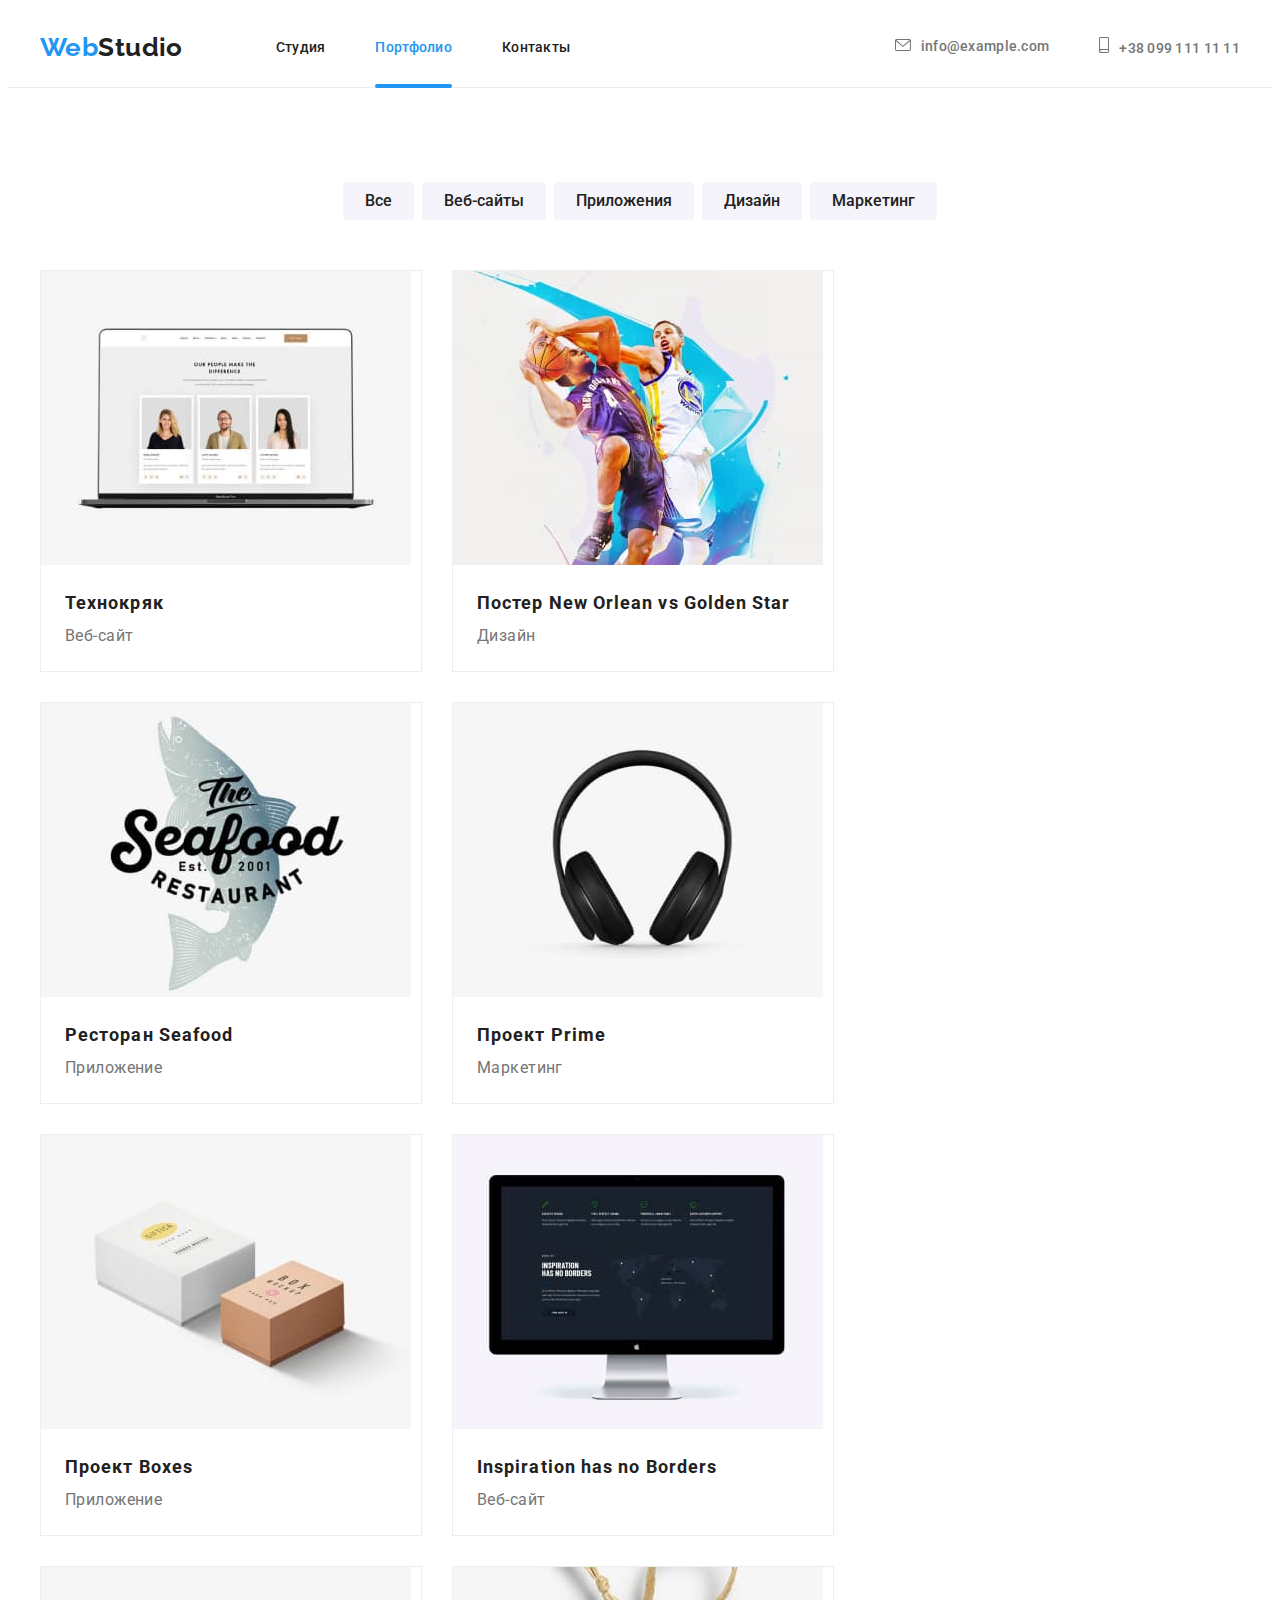
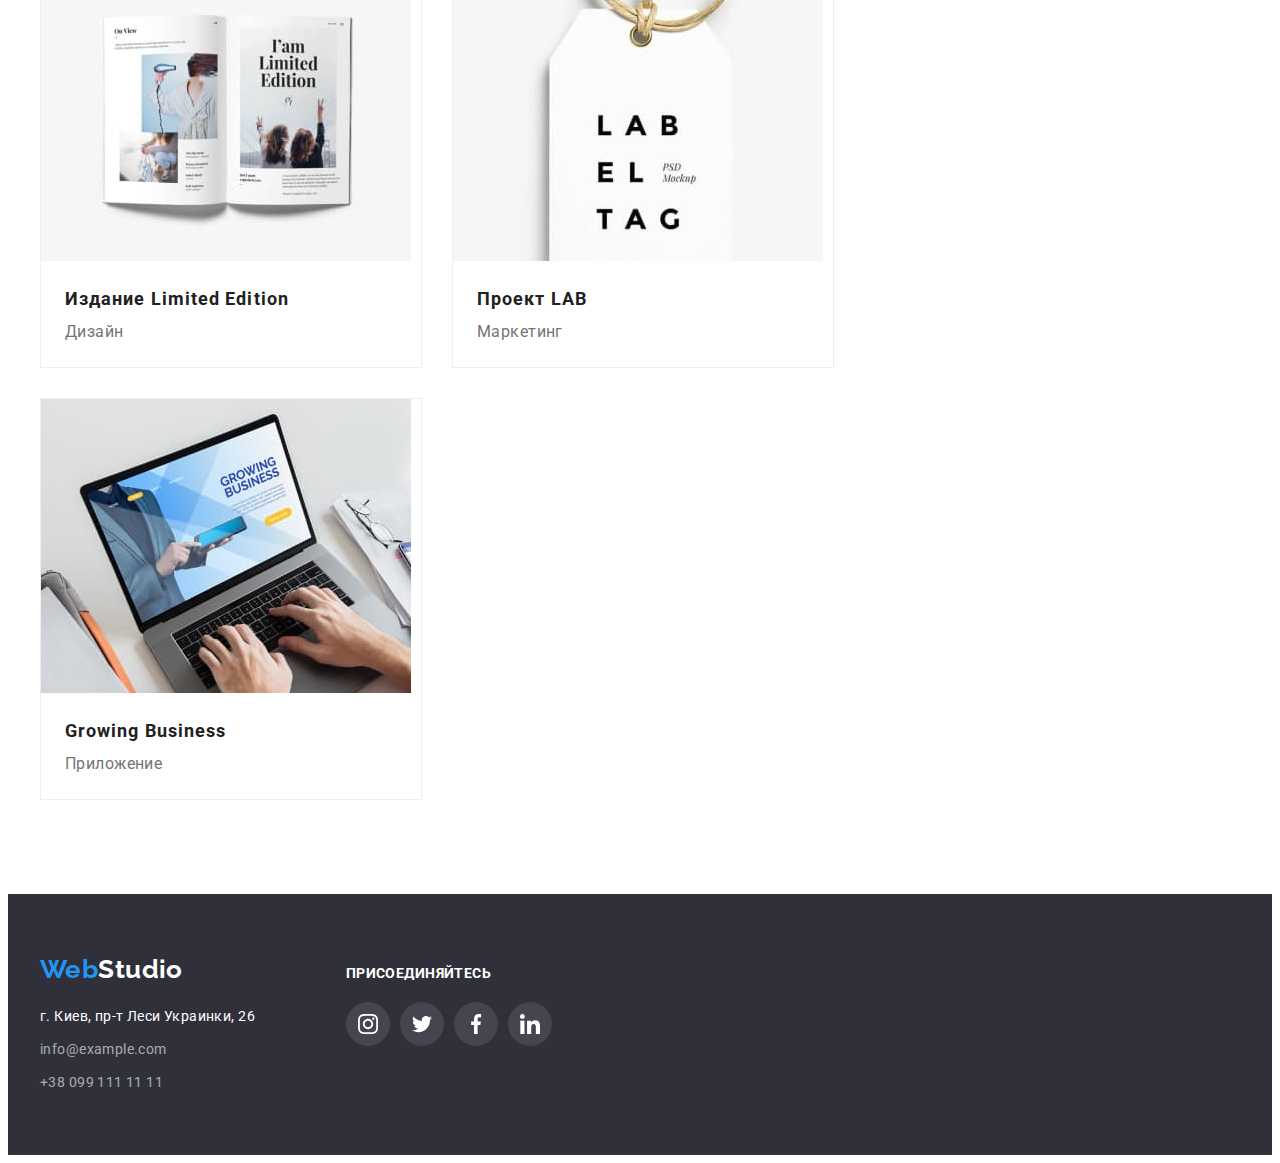
==== portfolio.html @ ad402da7 "Initial commit" ====
<!DOCTYPE html>
<html lang="ru">
  <head>
    <meta charset="UTF-8" />
    <meta http-equiv="X-UA-Compatible" content="IE=edge" />
    <meta name="viewport" content="width=device-width, initial-scale=1.0" />
    <title>Портфолио</title>
    <link
      rel="stylesheet"
      href="https://cdnjs.cloudflare.com/ajax/libs/modern-normalize/1.1.0/modern-normalize.min.css"
      integrity="sha512-wpPYUAdjBVSE4KJnH1VR1HeZfpl1ub8YT/NKx4PuQ5NmX2tKuGu6U/JRp5y+Y8XG2tV+wKQpNHVUX03MfMFn9Q=="
      crossorigin="anonymous"
      referrerpolicy="no-referrer"
    />
    <link
      href="https://fonts.googleapis.com/css2?family=Raleway:wght@700&family=Roboto:wght@400;500;700;900&display=swap"
      rel="stylesheet"
    />
    <link rel="stylesheet" href="./CSS/styles.css" />
  </head>

  <body>
    <!-- Шапка -->
    <header class="header">
      <div class="header-container container">
        <nav class="nav-container">
          <a class="logo link" href="./index.html"><span class="accent-header">Web</span>Studio</a>
          <ul class="site-nav">
            <li><a class="link" href="./index.html">Студия</a></li>
            <li><a class="link current" href="./portfolio.html">Портфолио</a></li>
            <li><a class="link" href="">Контакты</a></li>
          </ul>
        </nav>
        <ul class="contacts-nav">
          <li class="icon-items">
            <a class="link" href="mailto:info@example.com">
              <svg class="icon-mail" width="16" height="12">
                <use href="./images/icons.svg#envelope"></use></svg
              >info@example.com</a
            >
          </li>
          <li class="icon-items">
            <a class="link" href="tel:+380991111111">
              <svg class="icon-phone" width="10" height="16">
                <use href="./images/icons.svg#smartphone"></use></svg
              >+38 099 111 11 11</a
            >
          </li>
        </ul>
      </div>
    </header>
    <!-- Мейн -->
    <main>
      <section class="portfolio">
        <div class="portfolio-container container">
          <h1 class="portfolio-title-main">Портфолио</h1>
          <ul class="portfolio-list-btn">
            <li><button class="portfolio-button" type="button">Все</button></li>
            <li><button class="portfolio-button" type="button">Веб-сайты</button></li>
            <li><button class="portfolio-button" type="button">Приложения</button></li>
            <li><button class="portfolio-button" type="button">Дизайн</button></li>
            <li><button class="portfolio-button" type="button">Маркетинг</button></li>
          </ul>
          <ul class="portfolio-list-img">
            <li class="portfolio-img-item">
              <a class="portfolio-link" href="">
                <div class="portfolio-card">
                  <img
                    class="img"
                    src="./images/portfolio/img2-1.jpg"
                    alt="Фото ноутбука з открытым дисплеем"
                    width="370"
                    height="294"
                  />
                  <p class="portfolio-link-p">
                    Ресурс предлагает комплексные предложения с разным уровнем функционала и
                    сервисов. Все это позволит посетителю получить исчерпывающие сведения о компании
                    или частном лице.
                  </p>
                </div>
                <div class="portfolio-img-text">
                  <h2 class="portfolio-title">Технокряк</h2>
                  <p class="portfolio-title-p">Веб-сайт</p>
                </div>
              </a>
            </li>
            <li class="portfolio-img-item">
              <a class="portfolio-link" href="">
                <div class="portfolio-card">
                  <img
                    class="img"
                    src="./images/portfolio/img2-2.jpg"
                    alt="Фото двух баскетболистов"
                    width="370"
                    height="294"
                  />
                  <p class="portfolio-link-p">
                    Ресурс предлагает комплексные предложения с разным уровнем функционала и
                    сервисов. Все это позволит посетителю получить исчерпывающие сведения о компании
                    или частном лице.
                  </p>
                </div>
                <div class="portfolio-img-text">
                  <h2 class="portfolio-title">Постер New Orlean vs Golden Star</h2>
                  <p class="portfolio-title-p">Дизайн</p>
                </div>
              </a>
            </li>
            <li class="portfolio-img-item">
              <a class="portfolio-link" href="">
                <div class="portfolio-card">
                  <img
                    class="img"
                    src="./images/portfolio/img2-3.jpg"
                    alt="Логотип ресторана морепродуктов"
                    width="370"
                    height="294"
                  />
                  <p class="portfolio-link-p">
                    Ресурс предлагает комплексные предложения с разным уровнем функционала и
                    сервисов. Все это позволит посетителю получить исчерпывающие сведения о компании
                    или частном лице.
                  </p>
                </div>
                <div class="portfolio-img-text">
                  <h2 class="portfolio-title">Ресторан Seafood</h2>
                  <p class="portfolio-title-p">Приложение</p>
                </div>
              </a>
            </li>
            <li class="portfolio-img-item">
              <a class="portfolio-link" href="">
                <div class="portfolio-card">
                  <img
                    class="img"
                    src="./images/portfolio/img2-4.jpg"
                    alt="Фото наушников"
                    width="370"
                    height="294"
                  />
                  <p class="portfolio-link-p">
                    Ресурс предлагает комплексные предложения с разным уровнем функционала и
                    сервисов. Все это позволит посетителю получить исчерпывающие сведения о компании
                    или частном лице.
                  </p>
                </div>
                <div class="portfolio-img-text">
                  <h2 class="portfolio-title">Проект Prime</h2>
                  <p class="portfolio-title-p">Маркетинг</p>
                </div>
              </a>
            </li>
            <li class="portfolio-img-item">
              <a class="portfolio-link" href="">
                <div class="portfolio-card">
                  <img
                    class="img"
                    src="./images/portfolio/img2-5.jpg"
                    alt="Фото двух коробок"
                    width="370"
                    height="294"
                  />
                  <p class="portfolio-link-p">
                    Ресурс предлагает комплексные предложения с разным уровнем функционала и
                    сервисов. Все это позволит посетителю получить исчерпывающие сведения о компании
                    или частном лице.
                  </p>
                </div>
                <div class="portfolio-img-text">
                  <h2 class="portfolio-title">Проект Boxes</h2>
                  <p class="portfolio-title-p">Приложение</p>
                </div>
              </a>
            </li>
            <li class="portfolio-img-item">
              <a class="portfolio-link" href="">
                <div class="portfolio-card">
                  <img
                    class="img"
                    src="./images/portfolio/img2-6.jpg"
                    alt="Фото моноблока Mac"
                    width="370"
                    height="294"
                  />
                  <p class="portfolio-link-p">
                    Ресурс предлагает комплексные предложения с разным уровнем функционала и
                    сервисов. Все это позволит посетителю получить исчерпывающие сведения о компании
                    или частном лице.
                  </p>
                </div>
                <div class="portfolio-img-text">
                  <h2 class="portfolio-title">Inspiration has no Borders</h2>
                  <p class="portfolio-title-p">Веб-сайт</p>
                </div>
              </a>
            </li>
            <li class="portfolio-img-item">
              <a class="portfolio-link" href="">
                <div class="portfolio-card">
                  <img
                    class="img"
                    src="./images/portfolio/img2-7.jpg"
                    alt="Фото открытой книги"
                    width="370"
                    height="294"
                  />
                  <p class="portfolio-link-p">
                    Ресурс предлагает комплексные предложения с разным уровнем функционала и
                    сервисов. Все это позволит посетителю получить исчерпывающие сведения о компании
                    или частном лице.
                  </p>
                </div>
                <div class="portfolio-img-text">
                  <h2 class="portfolio-title">Издание Limited Edition</h2>
                  <p class="portfolio-title-p">Дизайн</p>
                </div>
              </a>
            </li>
            <li class="portfolio-img-item">
              <a class="portfolio-link" href="">
                <div class="portfolio-card">
                  <img
                    class="img"
                    src="./images/portfolio/img2-8.jpg"
                    alt="Фото бирки"
                    width="370"
                    height="294"
                  />
                  <p class="portfolio-link-p">
                    Ресурс предлагает комплексные предложения с разным уровнем функционала и
                    сервисов. Все это позволит посетителю получить исчерпывающие сведения о компании
                    или частном лице.
                  </p>
                </div>
                <div class="portfolio-img-text">
                  <h2 class="portfolio-title">Проект LAB</h2>
                  <p class="portfolio-title-p">Маркетинг</p>
                </div>
              </a>
            </li>
            <li class="portfolio-img-item">
              <a class="portfolio-link" href="">
                <div class="portfolio-card">
                  <img
                    class="img"
                    src="./images/portfolio/img2-9.jpg"
                    alt="Фото процеса печати на ноутбуке"
                    width="370"
                    height="294"
                  />
                  <p class="portfolio-link-p">
                    Ресурс предлагает комплексные предложения с разным уровнем функционала и
                    сервисов. Все это позволит посетителю получить исчерпывающие сведения о компании
                    или частном лице.
                  </p>
                </div>
                <div class="portfolio-img-text">
                  <h2 class="portfolio-title">Growing Business</h2>
                  <p class="portfolio-title-p">Приложение</p>
                </div>
              </a>
            </li>
          </ul>
        </div>
      </section>
    </main>
    <!-- Футер -->
    <footer class="footer">
      <div class="footer-container container">
        <div class="footer-contacts">
          <a class="logo link" href="./index.html"><span class="accent-footer">Web</span>Studio</a>
          <address>
            <ul class="footer-list">
              <li class="footer-item">
                <a
                  class="address link"
                  href="https://www.google.com.ua/maps/place/%D0%B1%D1%83%D0%BB%D1%8C%D0%B2%D0%B0%D1%80+%D0%9B%D0%B5%D1%81%D1%96+%D0%A3%D0%BA%D1%80%D0%B0%D1%97%D0%BD%D0%BA%D0%B8,+26,+%D0%9A%D0%B8%D1%97%D0%B2,+02000/@50.4265807,30.5361971,17z/data=!3m1!4b1!4m5!3m4!1s0x40d4cf0e033ecbe9:0x57a4dffefec77da0!8m2!3d50.4265807!4d30.5383858?hl=uk&authuser=0"
                  target="_blank"
                  rel="noopener noreferrer nofollow"
                  >г. Киев, пр-т Леси Украинки, 26</a
                >
              </li>
              <li class="footer-item">
                <a class="contacts link mail" href="mailto:info@example.com">info@example.com</a>
              </li>
              <li class="footer-item">
                <a class="contacts link" href="tel:+380991111111">+38 099 111 11 11</a>
              </li>
            </ul>
          </address>
        </div>
        <div class="footer-links">
          <h2 class="footer-title">Присоединяйтесь</h2>
          <ul class="footer-links-list">
            <li>
              <a class="footer-link-item" href="">
                <svg class="footer-social-links" width="20" height="20">
                  <use href="./images/icons.svg#instagram"></use></svg
              ></a>
            </li>
            <li>
              <a class="footer-link-item" href="">
                <svg class="footer-social-links" width="20" height="20">
                  <use href="./images/icons.svg#twitter"></use></svg
              ></a>
            </li>
            <li>
              <a class="footer-link-item" href="">
                <svg class="footer-social-links" width="20" height="20">
                  <use href="./images/icons.svg#facebook"></use></svg
              ></a>
            </li>
            <li>
              <a class="footer-link-item" href="">
                <svg class="footer-social-links" width="20" height="20">
                  <use href="./images/icons.svg#linkedin"></use></svg
              ></a>
            </li>
          </ul>
        </div>
      </div>
    </footer>
  </body>
</html>
---- CSS/styles.css ----
/* Основний колір текста #757575 */
/* Допоміжний колір текста #212121 */
/* Акцент #2196F3 */
/* Основний колір фона #FFFFFF */
/* Допоміжний колір фона #F5F4FA */

:root {
  --primary-text-color: #757575;
  --title-text-color: #212121;
  --secondary-text-color: #ffffff;
  --acceent-color: #2196f3;
  --primary-bg-color: #ffffff;
  --secondary-bg-color: #f5f4fa;

  --anim: 250ms ease-in-out;
}

/* main */

ul {
  list-style: none;
  margin: 0;
  padding: 0;
}

img {
  display: block;
  max-width: 100%;
  height: auto;
}

.container {
  width: 1200px;
  padding-left: 15px;
  padding-right: 15px;
  margin-left: auto;
  margin-right: auto;
}

.link {
  text-decoration: none;
}

/* page */

body {
  background-color: var(--primary-bg-color);
  color: var(--primary-text-color);

  font-family: Roboto, sans-serif;
  font-weight: 400;
  font-size: 14px;
  letter-spacing: 0.03em;
}

h1,
h2,
h3,
h4,
h5,
h6,
p {
  margin: 0;
}

/* header */

.header {
  border-bottom: 1px solid #ececec;
  padding-top: 24px;
  padding-bottom: 24px;
}

.header .logo {
  color: var(--title-text-color);

  font-family: 'Raleway';
  font-style: normal;
  font-weight: 700;
  font-size: 26px;
  line-height: 1.19;

  transition: color var(--anim);
}

.logo.link {
  margin-right: 93px;
}

.header .logo:hover,
.header .logo:focus {
  color: var(--acceent-color);
}

.logo .accent-header {
  color: var(--acceent-color);
}

.site-nav .link {
  color: var(--title-text-color);

  font-weight: 500;
  line-height: 1.14;
  letter-spacing: 0.02em;

  transition: color var(--anim);

  /* padding: 32px 0; */
}

.site-nav .current {
  color: var(--acceent-color);

  position: relative;
}

.site-nav .current::after {
  content: '';
  position: absolute;
  top: 45px;
  left: 0;
  display: block;
  width: 100%;
  height: 4px;
  border-radius: 2px;

  background-color: var(--acceent-color);
}

.contacts-nav .link {
  color: var(--primary-text-color);
  font-weight: 500;
  line-height: 1.14;
  letter-spacing: 0.02em;

  transition: color var(--anim);

  /* padding: 32px 0; */
  /* display: inline-block;
  align-items: center; */
}

.footer-list .link {
  transition: color var(--anim);
}

.site-nav .link:hover,
.site-nav .link:focus,
.contacts-nav .link:hover,
.contacts-nav .link:focus,
.footer-list .link:hover,
.footer-list .link:focus {
  color: var(--acceent-color);
}

.header-container,
.nav-container {
  display: flex;
  align-items: center;
}

.site-nav {
  display: flex;
  align-items: center;
  gap: 50px;
}

.contacts-nav {
  display: flex;
  align-items: center;
  margin-left: auto;
  gap: 50px;
}

.icon-items {
  display: flex;
  align-items: center;
}

.icon-mail,
.icon-phone {
  margin-right: 10px;
  fill: currentColor;
}

/* hero */

.hero {
  background-color: #2f303a;
  padding-top: 200px;
}

.overlay {
  max-width: 1600px;
  height: 600px;
  margin-left: auto;
  margin-right: auto;
  background-image: linear-gradient(to right, rgba(47, 48, 58, 0.8), rgba(47, 48, 58, 0.4));
  background-image: url(../images/index/img-hero.jpg);
  background-position: center;
}

.hero-title {
  color: var(--secondary-text-color);

  font-weight: 900;
  font-size: 44px;
  line-height: 1.36;
  text-align: center;
  letter-spacing: 0.06em;
  text-transform: uppercase;

  width: 696px;
  margin-left: auto;
  margin-right: auto;
}

.hero-button {
  background-color: var(--acceent-color);
  color: var(--primary-bg-color);
  font-family: Roboto;
  font-weight: 700;
  font-size: 16px;
  line-height: 1.88;
  letter-spacing: 0.06em;
  box-shadow: 0px 4px 4px rgba(0, 0, 0, 0.15);
  border: inherit;
  border-radius: 4px;

  cursor: pointer;
  margin-left: auto;
  margin-right: auto;
  margin-top: 40px;
  padding: 10px 32px;
}

/* .hero-button:hover,
.hero-button:focus {
  background-color: var(--primary-bg-color);
  color: var(--acceent-color);
} */

.hero-container {
  display: flex;
  flex-direction: column;
}

/* preference */

.preference,
.clients {
  padding-top: 94px;
  padding-bottom: 94px;
}

.preference-title,
.work-title,
.team-title,
.clients-title {
  color: var(--title-text-color);

  font-weight: 700;
  font-size: 36px;
  line-height: 1.16;
  text-align: center;
}

.preference-title,
.portfolio-title-main {
  position: absolute;
  width: 1px;
  height: 1px;
  margin: -1px;
  border: 0;
  padding: 0;

  white-space: nowrap;
  clip-path: inset(100%);
  clip: rect(0 0 0 0);
  overflow: hidden;
}

.preference-list {
  display: flex;
  margin-right: auto;
  margin-left: auto;
  gap: 30px;
}

.preference-item {
  display: block;
  width: 270px;
}

.preference-img {
  display: flex;
  align-items: center;
  justify-content: center;
  width: 270px;
  height: 120px;

  background-color: var(--secondary-bg-color);

  margin-bottom: 30px;
}

/* .icons-preference {
  background: var(--secondary-bg-color);
  border-radius: 4px;
  margin-bottom: 30px;
} */

.preference-item-title {
  color: var(--title-text-color);

  font-weight: 700;
  font-size: 14px;
  line-height: 1.14;
  text-transform: uppercase;
}

.preference-item-p {
  line-height: 1.71;
  margin-top: 10px;
}

.preference-container {
  display: flex;
}

/* work */

.work {
  padding-bottom: 94px;
}

.work-list {
  display: flex;
  justify-content: space-between;
  margin-top: 50px;
}

/* .work-container {
  position: relative;
} */

.work-container-img {
  position: relative;
}

/* .work-title-container {
  background-color: rgba(47, 48, 58, 0.8);

  width: auto;
  height: 70px;
  display: flex;
  justify-content: center;
  align-items: center;

  position: absolute;
  top: 0;
  left: 0;
} */

.work-title-p {
  position: absolute;
  bottom: 0;
  left: 0;

  width: 100%;
  height: 70px;
  display: flex;
  justify-content: center;
  align-items: center;

  background-color: rgba(47, 48, 58, 0.8);
  color: var(--secondary-text-color);

  font-weight: 700;
  font-size: 14px;
  line-height: 1.14;
  text-align: center;
  text-transform: uppercase;
}

/* team */

.team {
  background-color: var(--secondary-bg-color);
  padding-top: 94px;
  padding-bottom: 94px;
}

.team-item {
  background-color: var(--primary-bg-color);
  box-shadow: 0px 1px 3px rgba(0, 0, 0, 0.12), 0px 1px 1px rgba(0, 0, 0, 0.14),
    0px 2px 1px rgba(0, 0, 0, 0.2);
  border-radius: 0px 0px 4px 4px;
}

.team-text {
  padding-top: 30px;
  padding-bottom: 30px;
}

.team-item-title {
  color: var(--title-text-color);

  font-weight: 500;
  font-size: 16px;
  line-height: 1.19;
}

.team-list {
  display: flex;
  margin-top: 50px;
  gap: 30px;
  text-align: center;
}

.team-item-p {
  font-size: 16px;
  line-height: 1.19;
  margin-top: 10px;
}

.team-links-list {
  display: flex;
  justify-content: center;
  gap: 10px;
  margin-top: 16px;
}

.team-link-item {
  display: inline-flex;
  justify-content: center;
  align-items: center;
  width: 44px;
  height: 44px;
  background-color: var(--primary-bg-color);
  border-radius: 50%;

  transition: background-color var(--anim);
}

.social-links {
  fill: #afb1b8;
  /* color: currentColor; */
}

.team-link-item:hover,
.team-link-item:focus {
  background-color: var(--acceent-color);
}

.team-link-item:hover .social-links,
.team-link-item:focus .social-links {
  fill: var(--secondary-text-color);
}

/* clients */

.clients-list {
  display: flex;
  gap: 30px;
  margin-top: 50px;
}

/* .clients-item {
  transition: border var(--anim);

  display: inline-flex;
  justify-content: center;
  align-items: center;
  width: 170px;
  height: 92px;
  border: 1px solid #afb1b8;
  border-radius: 4px;
} */

.clients-link {
  /* padding: 16px 32px; */

  display: inline-flex;
  justify-content: center;
  align-items: center;
  width: 170px;
  height: 92px;
  border: 1px solid #afb1b8;
  border-radius: 4px;

  transition: border var(--anim);
}

.clients-link:hover .clients-icons,
.clients-link:focus .clients-icons {
  fill: var(--acceent-color);
}

.clients-link:hover,
.clients-link:focus {
  border: 1px solid var(--acceent-color);
}

.clients-icons {
  fill: #afb1b8;

  transition: fill var(--anim);
}

/* footer */

.footer {
  background-color: #2f303a;

  padding-top: 60px;
  padding-bottom: 60px;
}

.footer-links-list {
  display: flex;
  gap: 10px;
  margin-top: 20px;
}

.footer-link-item {
  display: inline-flex;
  justify-content: center;
  align-items: center;
  width: 44px;
  height: 44px;
  background-color: rgba(255, 255, 255, 0.1);
  border-radius: 50%;

  transition: background-color var(--anim);
}

.footer-link-item:hover,
.footer-link-item:focus {
  background-color: var(--acceent-color);
}

.footer-social-links {
  fill: var(--secondary-text-color);
}

.footer-container {
  display: flex;
}

.footer .logo {
  color: var(--secondary-text-color);

  font-family: Raleway;
  font-style: normal;
  font-weight: 700;
  font-size: 26px;
  line-height: 1.19;

  transition: color var(--anim);
}

.footer .logo:hover,
.footer .logo:focus {
  color: var(--acceent-color);
}

.logo .accent-footer {
  color: var(--acceent-color);
}

.footer-list {
  font-style: normal;
  line-height: 1.71;
  margin-top: 20px;
}

.footer-item {
  margin-bottom: 9px;
}

.footer-item:last-child {
  margin-bottom: 0;
}

.footer-links {
  /* display: flex; */
  /* width: 206px;
  height: 80px; */
  margin-left: 70px;
  margin-top: 12px;
}

.footer-title {
  color: var(--secondary-text-color);

  font-weight: 700;
  font-size: 14px;
  line-height: 1.14;
  letter-spacing: 0.03em;
  text-transform: uppercase;
}

.address {
  color: var(--secondary-text-color);

  font-size: 14px;
  line-height: 1.71;
}

.contacts {
  color: rgba(255, 255, 255, 0.6);
}

.contacts.link.mail {
  margin: 9px 0;
}

/* Portfolio */

.portfolio {
  padding-top: 94px;
  padding-bottom: 94px;
}

.portfolio-list-btn {
  display: flex;
  gap: 8px;
  justify-content: center;
}

.portfolio-list-img {
  display: flex;
  flex-wrap: wrap;
  gap: 30px;
  margin-top: 50px;
}

.portfolio-img-item {
  background-color: var(--primary-bg-color);
  border: 1px solid #eeeeee;
  flex-basis: calc((100% - 30px * 2) / 3);
}

.portfolio-img-item:hover .overlay-img::before,
.portfolio-img-item:focus .overlay-img::before {
  transform: translateY(0%);
}

.portfolio-link {
  text-decoration: none;
  color: inherit;

  transition: box-shadow var(--anim);
}

.portfolio-card {
  position: relative;

  overflow: hidden;
}

.portfolio-link:hover,
.portfolio-link:focus {
  display: block;
  box-shadow: 0px 1px 1px rgba(0, 0, 0, 0.12), 0px 4px 4px rgba(0, 0, 0, 0.06),
    1px 4px 6px rgba(0, 0, 0, 0.16);
}

.portfolio-link-p {
  display: inline-block;

  padding: 63px 24px;

  position: absolute;
  top: 0;
  left: 0;
  width: 100%;
  height: 100%;

  transform: translateY(100%);

  color: var(--secondary-text-color);
  background-color: rgba(33, 150, 243, 0.9);

  font-weight: 400;
  font-size: 18px;
  line-height: 1.56;

  transition: transform var(--anim);
}

.portfolio-link:hover .portfolio-link-p {
  transform: translateY(0);
}

.portfolio-img-text {
  padding: 20px 24px;
}

.portfolio-button {
  background-color: var(--secondary-bg-color);
  color: var(--title-text-color);

  font-family: Roboto;
  font-weight: 500;
  font-size: 16px;
  line-height: 1.63;
  text-align: center;

  cursor: pointer;
  border: transparent;
  border-radius: 4px;
  padding: 6px 22px;

  transition: color var(--anim);
  transition: background-color var(--anim);
}

.portfolio-button:hover,
.portfolio-button:focus {
  background-color: var(--acceent-color);
  color: var(--secondary-text-color);
}

.portfolio-title {
  color: var(--title-text-color);

  font-weight: 700;
  font-size: 18px;
  line-height: 2;
  letter-spacing: 0.06em;
}

.portfolio-title-p {
  font-size: 16px;
  line-height: 1.88;
}

/* modal */

.backdrop {
  position: fixed;
  top: 0;
  left: 0;
  width: 100vw;
  height: 100vh;

  background-color: rgba(0, 0, 0, 0.2);

  opacity: 1;
  transition: opacity 250ms cubic-bezier(0.4, 0, 0.2, 1);
}

.backdrop.is-hidden {
  opacity: 0;
  pointer-events: none;
}

.backdrop.is-hidden .modal {
  transform: translate(-50%, -50%) scale(0.8);
}

.modal {
  position: absolute;
  top: 50%;
  left: 50%;
  transform: translate(-50%, -50%) scale(1);
  transition: transform 250ms cubic-bezier(0.4, 0, 0.2, 1);

  min-width: 528px;
  min-height: 581px;

  background-color: var(--primary-bg-color);

  box-shadow: 0px 1px 3px rgba(0, 0, 0, 0.12), 0px 1px 1px rgba(0, 0, 0, 0.14),
    0px 2px 1px rgba(0, 0, 0, 0.2);
  border-radius: 4px;
}

.btn-close {
  position: absolute;
  top: 0;
  right: 0;
  /* display: inline-flex; */
  /* justify-content: center;
  align-items: center; */
  width: 30px;
  height: 30px;
  background-color: var(--primary-bg-color);
  border-radius: 50%;
  border: 1px solid rgba(0, 0, 0, 0.1);
  cursor: pointer;
}
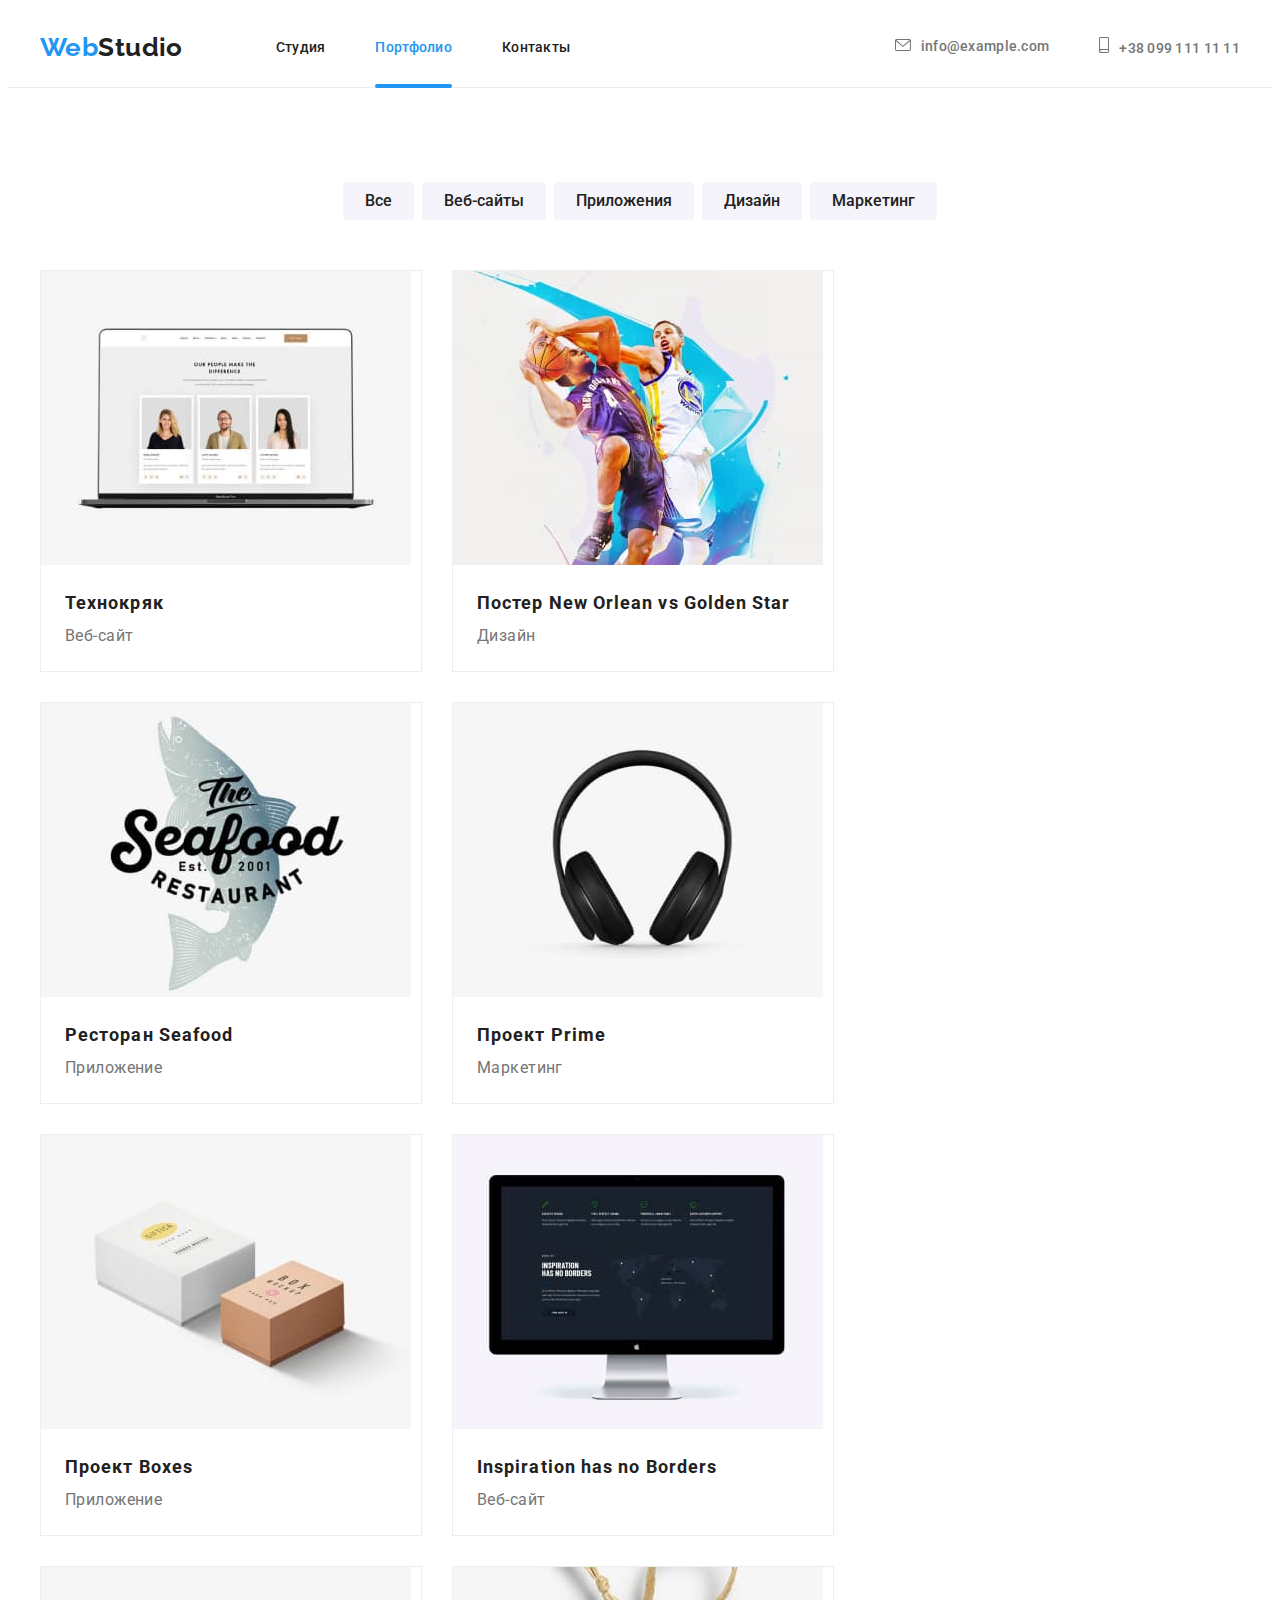
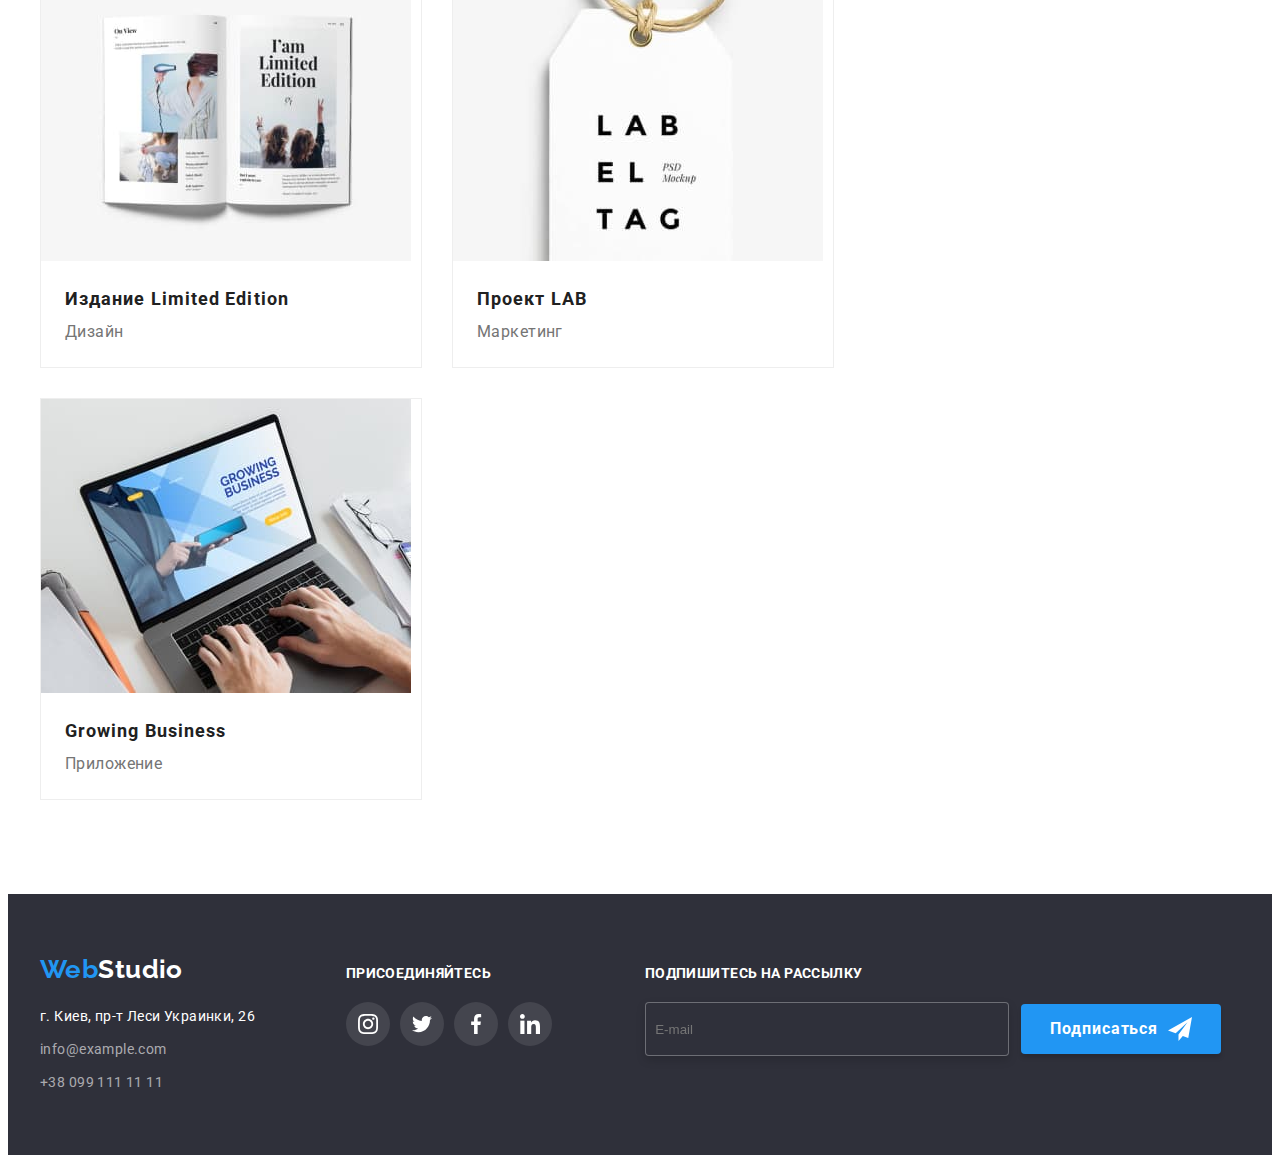
==== commit 85b137a2: "М6 футер" ====
--- a/portfolio.html
+++ b/portfolio.html
@@ -318,6 +318,19 @@
             </li>
           </ul>
         </div>
+        <div class="footer-subscribe">
+          <h2 class="footer-title">Подпишитесь на рассылку</h2>
+          <form class="signup-form" name="signup_form" autocomplete="on" validate>
+            <label>
+              <input class="sign-input" type="email" name="email" placeholder="  E-mail" />
+            </label>
+            <button class="subscribe-button" type="submit">
+              <svg class="subscribe-icon" width="24" height="24">
+                <use href="./images/icons.svg#send"></use></svg
+              >Подписаться
+            </button>
+          </form>
+        </div>
       </div>
     </footer>
   </body>
--- a/CSS/styles.css
+++ b/CSS/styles.css
@@ -599,6 +599,20 @@
   line-height: 1.14;
   letter-spacing: 0.03em;
   text-transform: uppercase;
+
+  margin-bottom: 20px;
+}
+
+.sign-input {
+  width: 358px;
+  height: 50px;
+  border: 1px solid rgba(255, 255, 255, 0.3);
+  filter: drop-shadow(0px 4px 4px rgba(0, 0, 0, 0.15));
+  border-radius: 4px;
+
+  margin-right: 12px;
+
+  background-color: #2f303a;
 }
 
 .address {
@@ -614,6 +628,46 @@
 
 .contacts.link.mail {
   margin: 9px 0;
+}
+
+.footer-subscribe {
+  margin-top: 12px;
+  margin-left: 93px;
+}
+
+.signup-form {
+  display: flex;
+  align-items: center;
+}
+
+.subscribe-button {
+  background-color: var(--acceent-color);
+  color: var(--primary-bg-color);
+
+  display: inline-flex;
+  flex-direction: row-reverse;
+  align-items: center;
+
+  font-family: Roboto;
+  font-weight: 700;
+  font-size: 16px;
+  line-height: 1.88;
+  letter-spacing: 0.06em;
+  box-shadow: 0px 4px 4px rgba(0, 0, 0, 0.15);
+  border: inherit;
+  border-radius: 4px;
+
+  cursor: pointer;
+  /* margin-left: auto;
+  margin-right: auto; */
+  /* margin-top: 40px; */
+  padding: 10px 29px;
+}
+
+.subscribe-icon {
+  fill: var(--secondary-text-color);
+
+  margin-left: 10px;
 }
 
 /* Portfolio */
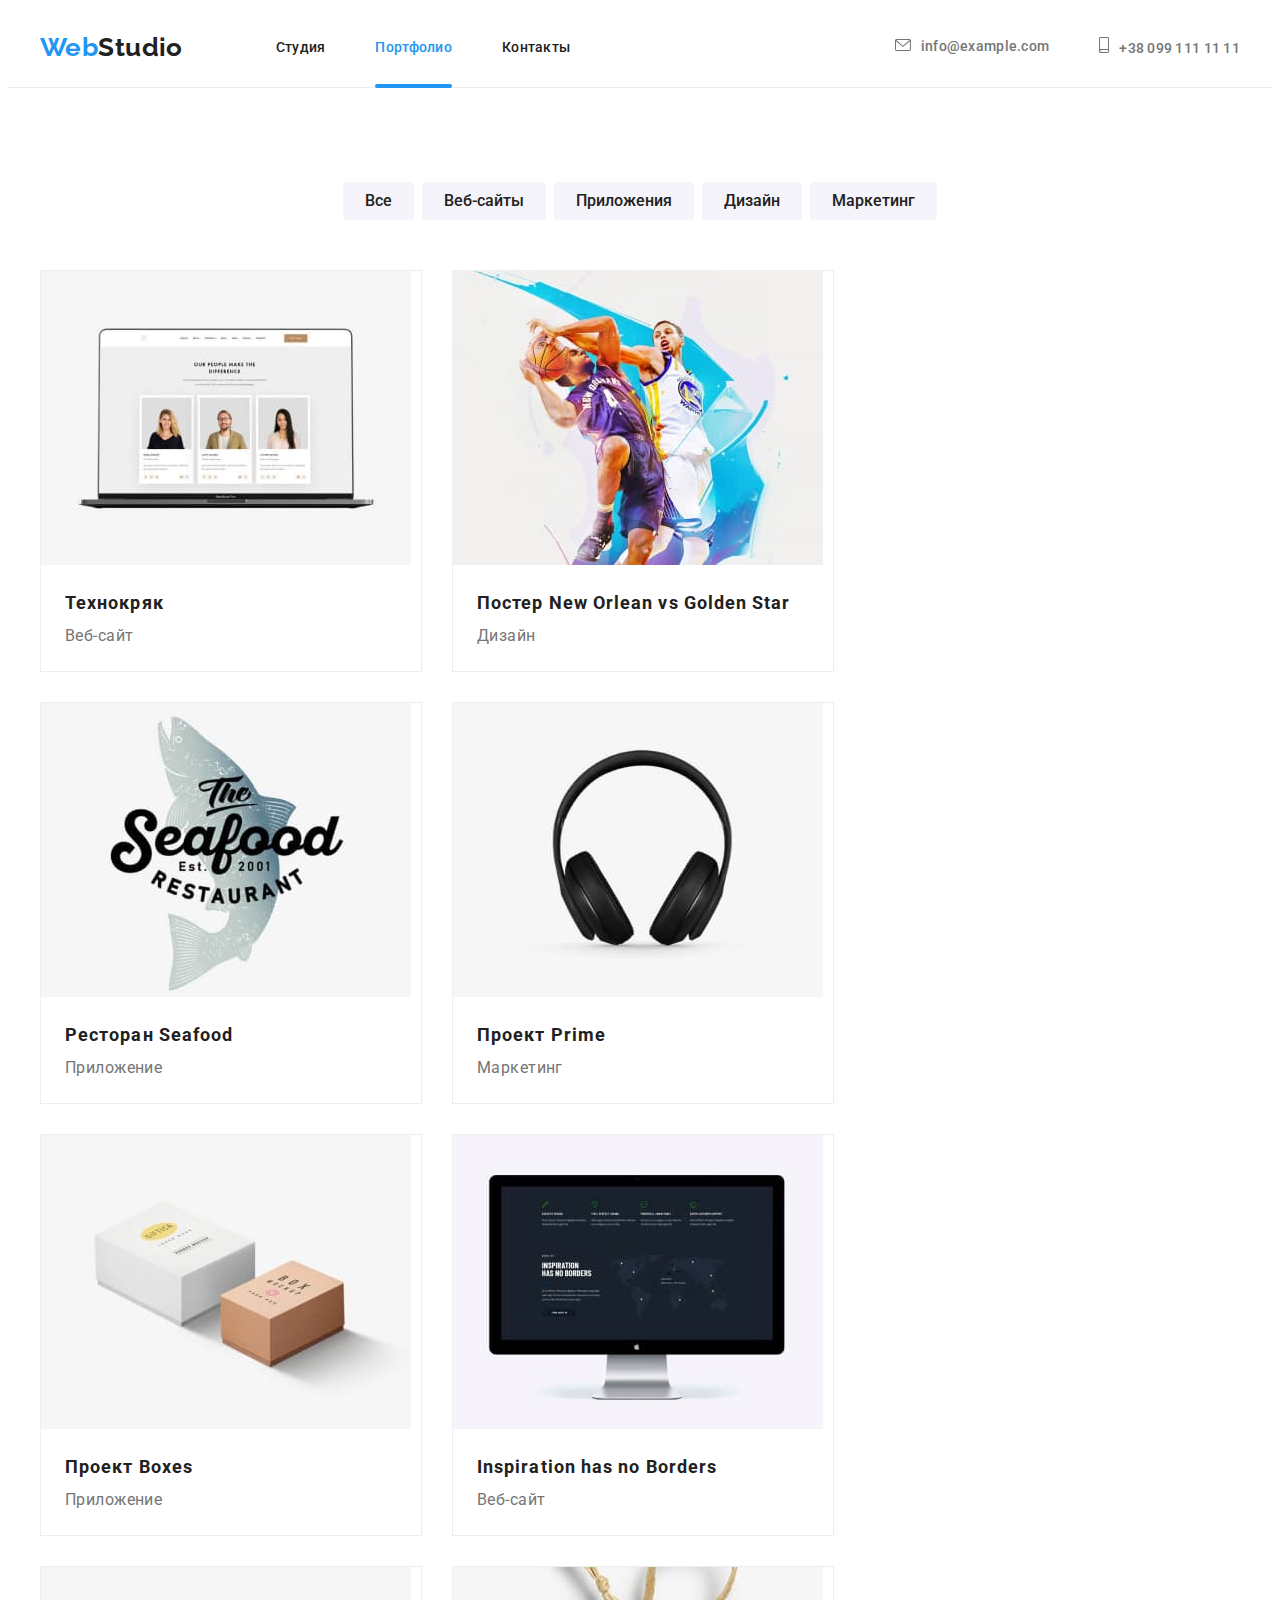
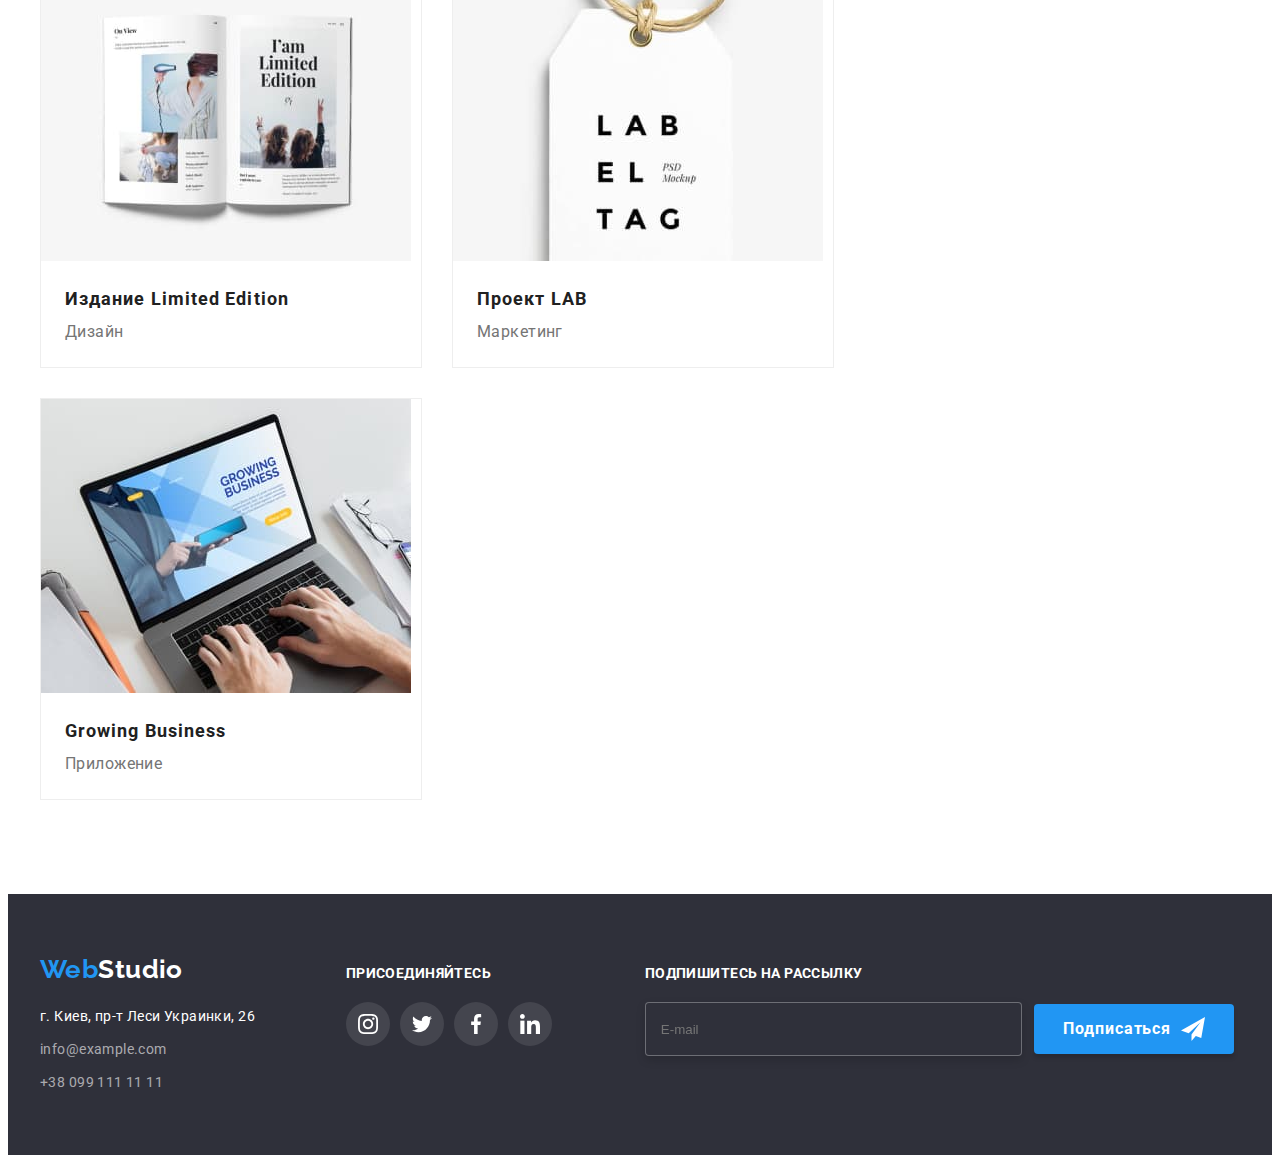
==== commit 8660a08c: "M6 з виправленнями v1" ====
--- a/portfolio.html
+++ b/portfolio.html
@@ -322,7 +322,7 @@
           <h2 class="footer-title">Подпишитесь на рассылку</h2>
           <form class="signup-form" name="signup_form" autocomplete="on" validate>
             <label>
-              <input class="sign-input" type="email" name="email" placeholder="  E-mail" />
+              <input class="sign-input" type="email" name="email" placeholder="E-mail" />
             </label>
             <button class="subscribe-button" type="submit">
               <svg class="subscribe-icon" width="24" height="24">
--- a/CSS/styles.css
+++ b/CSS/styles.css
@@ -195,8 +195,9 @@
   height: 600px;
   margin-left: auto;
   margin-right: auto;
-  background-image: linear-gradient(to right, rgba(47, 48, 58, 0.8), rgba(47, 48, 58, 0.4));
-  background-image: url(../images/index/img-hero.jpg);
+  background-image: linear-gradient(to right, rgba(47, 48, 58, 0.4), rgba(47, 48, 58, 0.4)),
+    url(../images/index/img-hero.jpg);
+  /* background-image: url(../images/index/img-hero.jpg); */
   background-position: center;
 }
 
@@ -266,7 +267,8 @@
 }
 
 .preference-title,
-.portfolio-title-main {
+.portfolio-title-main,
+.checkbox {
   position: absolute;
   width: 1px;
   height: 1px;
@@ -613,6 +615,10 @@
   margin-right: 12px;
 
   background-color: #2f303a;
+
+  padding-left: 15px;
+
+  color: rgba(255, 255, 255, 0.6);
 }
 
 .address {
@@ -832,17 +838,188 @@
   border-radius: 4px;
 }
 
+.modal-title {
+  color: var(--title-text-color);
+
+  font-weight: 700;
+  font-size: 20px;
+  line-height: 1.15;
+  text-align: center;
+
+  /* margin-bottom: 12px; */
+}
+
 .btn-close {
+  display: flex;
+  align-items: center;
+  justify-content: center;
+
   position: absolute;
   top: 0;
   right: 0;
-  /* display: inline-flex; */
-  /* justify-content: center;
-  align-items: center; */
   width: 30px;
   height: 30px;
   background-color: var(--primary-bg-color);
   border-radius: 50%;
   border: 1px solid rgba(0, 0, 0, 0.1);
   cursor: pointer;
-}
+
+  outline: transparent;
+
+  transition: fill var(--anim);
+}
+
+.btn-close:hover .close-icon,
+.btn-close:focus .close-icon {
+  fill: var(--acceent-color);
+}
+
+.modal-form {
+  width: 100%;
+  height: 100%;
+
+  padding: 40px;
+}
+
+.form-field {
+  display: flex;
+  flex-direction: column;
+
+  position: relative;
+
+  margin-top: 10px;
+}
+
+.form-field-text {
+  color: var(--primary-text-color);
+  font-size: 12px;
+  line-height: 1.17;
+  letter-spacing: 0.01em;
+
+  margin-bottom: 4px;
+}
+
+.form-field-input {
+  width: 448px;
+  height: 40px;
+
+  border: 1px solid rgba(33, 33, 33, 0.2);
+  border-radius: 4px;
+
+  outline: transparent;
+
+  transition: border var(--anim);
+
+  padding-left: 35px;
+}
+
+.form-field-input:focus ~ .form-icon {
+  fill: var(--acceent-color);
+}
+
+.text-area-input:focus,
+.form-field-input:focus {
+  border: 1px solid var(--acceent-color);
+}
+
+/* .form-field-input:focus {
+  background-color: var(--acceent-color);
+} */
+
+.form-field-input::placeholder {
+  color: rgba(117, 117, 117, 0.5);
+
+  font-size: 12px;
+  line-height: 1.17;
+  letter-spacing: 0.01em;
+}
+
+.form-checkbox {
+  display: block;
+  margin-top: 20px;
+}
+
+.checkbox-icon {
+  fill: transparent;
+  transition: fill var(--anim);
+}
+
+.checkbox:checked + .modal-form-checkbox > .checkbox-icon {
+  fill: var(--secondary-text-color);
+}
+
+.checkbox:checked + .modal-form-checkbox {
+  background-color: var(--acceent-color);
+}
+
+.modal-form-checkbox {
+  display: inline-flex;
+  justify-content: center;
+  align-items: center;
+  width: 16px;
+  height: 15px;
+  outline: 1px solid var(--title-text-color);
+  border-radius: 2px;
+  margin-right: 8px;
+}
+
+.checkbox-text {
+  display: inline-block;
+  font-size: 14px;
+  line-height: 1.71;
+
+  margin-bottom: 30px;
+}
+
+.checkbox-link {
+  color: var(--acceent-color);
+}
+
+.text-area-input {
+  width: 448px;
+  height: 120px;
+
+  padding: 12px 16px;
+
+  border: 1px solid rgba(33, 33, 33, 0.2);
+  border-radius: 4px;
+
+  outline: transparent;
+
+  resize: none;
+
+  transition: border var(--anim);
+}
+
+/* .form-field input {
+  margin: 0;
+  padding: 0;
+} */
+
+.form-icon {
+  position: absolute;
+  bottom: 12px;
+  left: 12px;
+}
+
+.button-container {
+  display: flex;
+  justify-content: center;
+}
+
+.form-button {
+  background-color: var(--acceent-color);
+  color: var(--primary-bg-color);
+  font-family: Roboto;
+  font-weight: 700;
+  font-size: 16px;
+  line-height: 1.88;
+  letter-spacing: 0.06em;
+  box-shadow: 0px 4px 4px rgba(0, 0, 0, 0.15);
+  border: inherit;
+  border-radius: 4px;
+
+  cursor: pointer;
+
+  padding: 10px 55px;
+}
